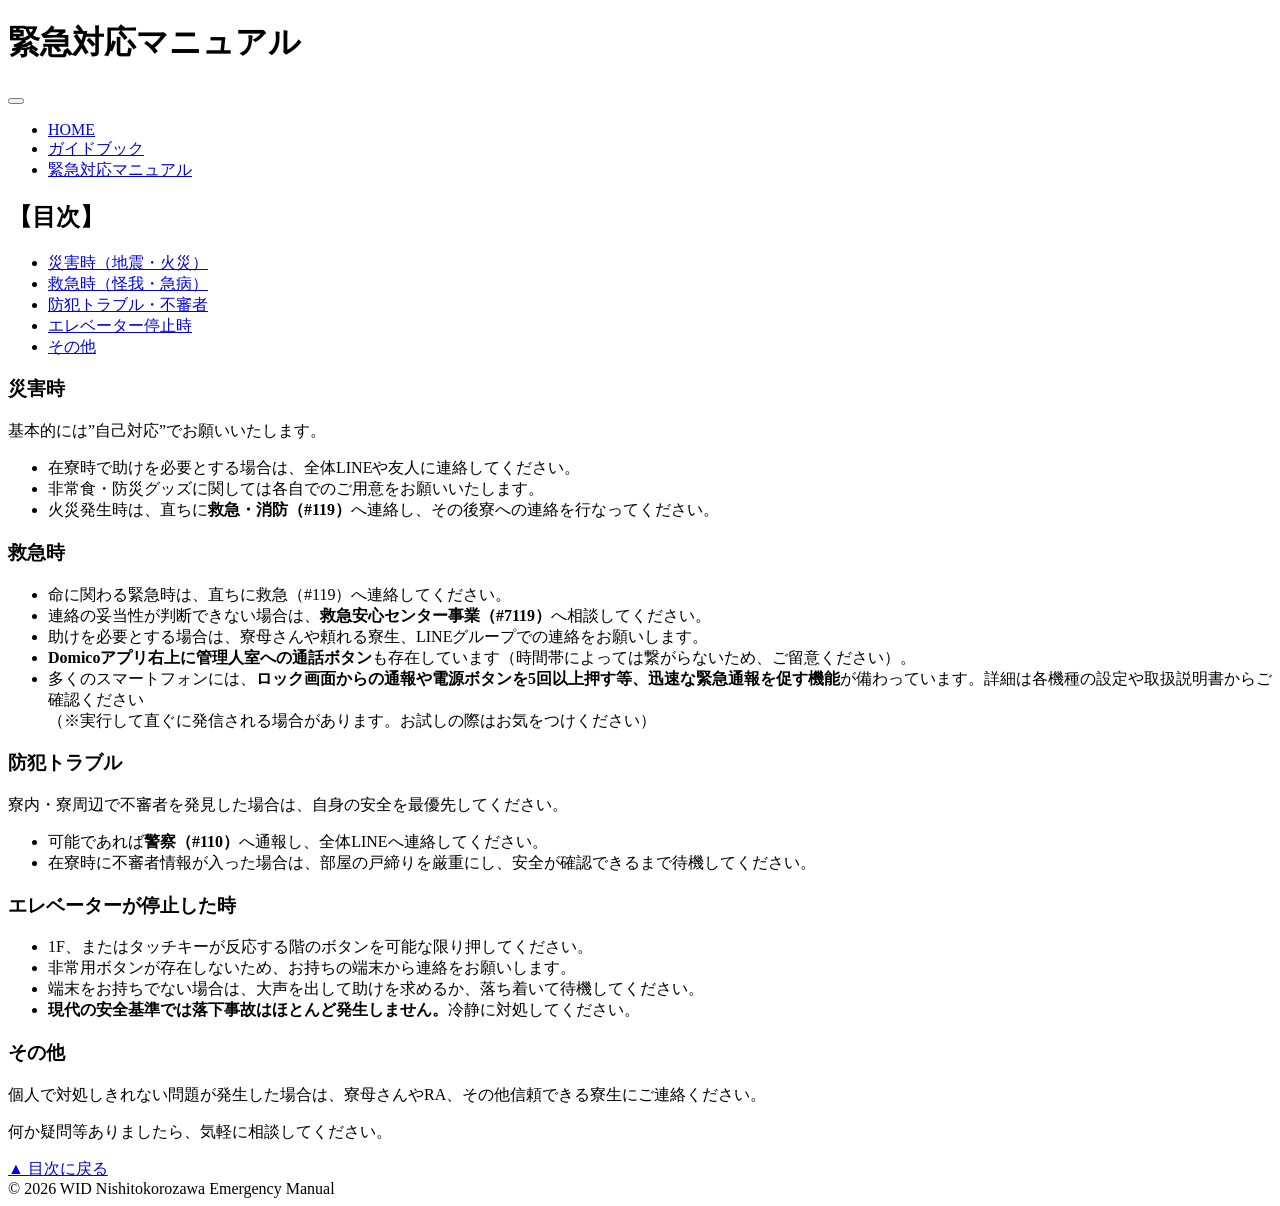
==== emergency.html @ 2822ec6c "Create emergency.html" ====
<!DOCTYPE html>
<html lang="ja">
<head>
    <meta name="robots" content="noindex">
    <meta charset="UTF-8">
    <meta name="viewport" content="width=device-width, initial-scale=1.0">
    <title>WID西所沢 緊急対応マニュアル</title>
    <link rel="stylesheet" href="base.css">
    <script src="code.js"></script>
</head>
<body>

<header>
    <h1>緊急対応マニュアル</h1>
    <button class="hamburger" id="js-hamburger" aria-label="メニュー開閉">
        <span></span>
        <span></span>
        <span></span>
    </button>
    <nav class="nav-menu" id="js-nav-menu">
        <ul>
            <li><a href="index.html">HOME</a></li>
            <li><a href="guidebook.html">ガイドブック</a></li>
            <li><a href="emergency.html">緊急対応マニュアル</a></li> 
        </ul>
    </nav>
</header>

<nav id="js-toc">
    <h2>【目次】</h2>
    <ul>
        <li><a href="#disaster">災害時（地震・火災）</a></li>
        <li><a href="#medical">救急時（怪我・急病）</a></li>
        <li><a href="#crime">防犯トラブル・不審者</a></li>
        <li><a href="#elevator">エレベーター停止時</a></li>
        <li><a href="#other">その他</a></li>
    </ul>
</nav>

<section id="disaster">
    <h3>災害時</h3>
    <p>基本的には<span class="important">”自己対応”</span>でお願いいたします。</p>
    <ul>
        <li>在寮時で助けを必要とする場合は、全体LINEや友人に連絡してください。</li>
        <li>非常食・防災グッズに関しては各自でのご用意をお願いいたします。</li>
        <li>火災発生時は、直ちに<strong>救急・消防（#119）</strong>へ連絡し、その後寮への連絡を行なってください。</li>
    </ul>
</section>

<section id="medical">
    <h3>救急時</h3>
    <ul>
        <li>命に関わる緊急時は、直ちに<span class="important">救急（#119）</span>へ連絡してください。</li>
        <li>連絡の妥当性が判断できない場合は、<strong>救急安心センター事業（#7119）</strong>へ相談してください。</li>
        <li>助けを必要とする場合は、寮母さんや頼れる寮生、LINEグループでの連絡をお願いします。</li>
        <li><strong>Domicoアプリ右上に管理人室への通話ボタン</strong>も存在しています（時間帯によっては繋がらないため、ご留意ください）。</li>
        <li>多くのスマートフォンには、<strong>ロック画面からの通報や電源ボタンを5回以上押す等、迅速な緊急通報を促す機能</strong>が備わっています。詳細は各機種の設定や取扱説明書からご確認ください<br>（※実行して直ぐに発信される場合があります。お試しの際はお気をつけください）</li>
    </ul>
</section>

<section id="crime">
    <h3>防犯トラブル</h3>
    <p>寮内・寮周辺で不審者を発見した場合は、<span class="important">自身の安全を最優先</span>してください。</p>
    <ul>
        <li>可能であれば<strong>警察（#110）</strong>へ通報し、全体LINEへ連絡してください。</li>
        <li>在寮時に不審者情報が入った場合は、部屋の戸締りを厳重にし、安全が確認できるまで待機してください。</li>
    </ul>
</section>

<section id="elevator">
    <h3>エレベーターが停止した時</h3>
    <ul>
        <li>1F、またはタッチキーが反応する階のボタンを可能な限り押してください。</li>
        <li><span class="important">非常用ボタンが存在しない</span>ため、お持ちの端末から連絡をお願いします。</li>
        <li>端末をお持ちでない場合は、大声を出して助けを求めるか、落ち着いて待機してください。</li>
        <li><strong>現代の安全基準では落下事故はほとんど発生しません。</strong>冷静に対処してください。</li>
    </ul>
</section>

<section id="other">
    <h3>その他</h3>
    <p>個人で対処しきれない問題が発生した場合は、寮母さんやRA、その他信頼できる寮生にご連絡ください。</p>
    <p>何か疑問等ありましたら、気軽に相談してください。</p>
</section>

<div class="back-to-top">
    <a href="#">▲ 目次に戻る</a>
</div>

<footer>
    &copy; 2026 WID Nishitokorozawa Emergency Manual
</footer>

</body>
</html>
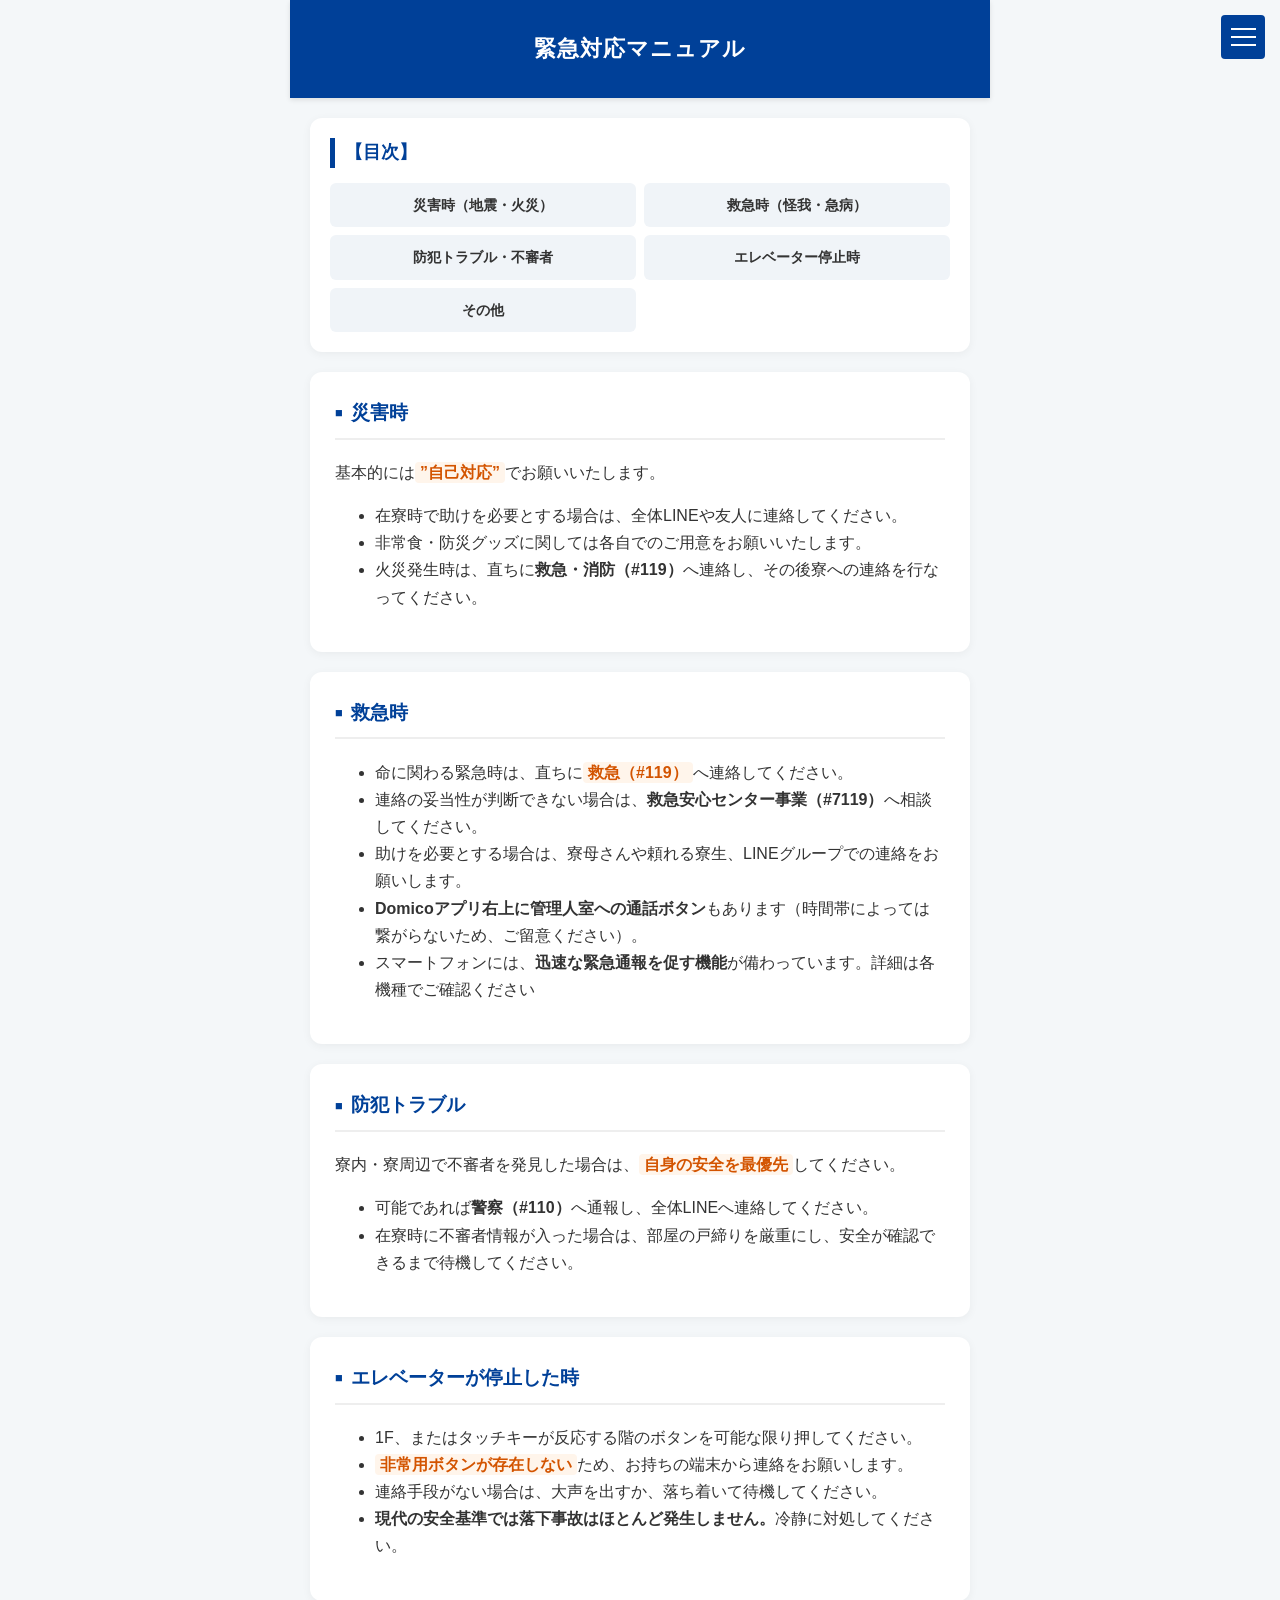
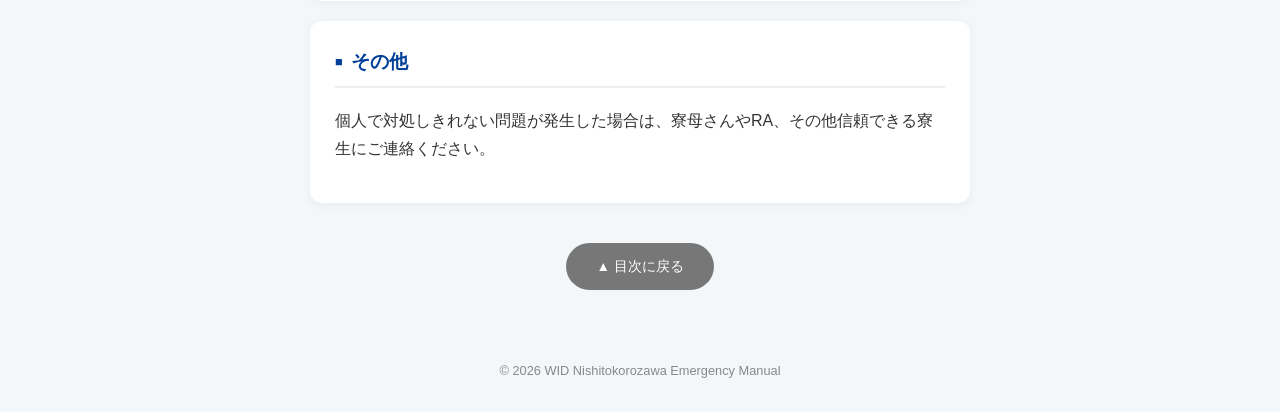
==== commit 442edcbe: "Update emergency.html" ====
--- a/emergency.html
+++ b/emergency.html
@@ -53,8 +53,8 @@
         <li>命に関わる緊急時は、直ちに<span class="important">救急（#119）</span>へ連絡してください。</li>
         <li>連絡の妥当性が判断できない場合は、<strong>救急安心センター事業（#7119）</strong>へ相談してください。</li>
         <li>助けを必要とする場合は、寮母さんや頼れる寮生、LINEグループでの連絡をお願いします。</li>
-        <li><strong>Domicoアプリ右上に管理人室への通話ボタン</strong>も存在しています（時間帯によっては繋がらないため、ご留意ください）。</li>
-        <li>多くのスマートフォンには、<strong>ロック画面からの通報や電源ボタンを5回以上押す等、迅速な緊急通報を促す機能</strong>が備わっています。詳細は各機種の設定や取扱説明書からご確認ください<br>（※実行して直ぐに発信される場合があります。お試しの際はお気をつけください）</li>
+        <li><strong>Domicoアプリ右上に管理人室への通話ボタン</strong>もあります（時間帯によっては繋がらないため、ご留意ください）。</li>
+        <li>スマートフォンには、<strong>迅速な緊急通報を促す機能</strong>が備わっています。詳細は各機種でご確認ください</li>
     </ul>
 </section>
 
@@ -72,7 +72,7 @@
     <ul>
         <li>1F、またはタッチキーが反応する階のボタンを可能な限り押してください。</li>
         <li><span class="important">非常用ボタンが存在しない</span>ため、お持ちの端末から連絡をお願いします。</li>
-        <li>端末をお持ちでない場合は、大声を出して助けを求めるか、落ち着いて待機してください。</li>
+        <li>連絡手段がない場合は、大声を出すか、落ち着いて待機してください。</li>
         <li><strong>現代の安全基準では落下事故はほとんど発生しません。</strong>冷静に対処してください。</li>
     </ul>
 </section>
@@ -80,7 +80,6 @@
 <section id="other">
     <h3>その他</h3>
     <p>個人で対処しきれない問題が発生した場合は、寮母さんやRA、その他信頼できる寮生にご連絡ください。</p>
-    <p>何か疑問等ありましたら、気軽に相談してください。</p>
 </section>
 
 <div class="back-to-top">
--- a/base.css
+++ b/base.css
@@ -0,0 +1,253 @@
+/* --- 1. 変数・基本設定 --- */
+:root {
+  --primary-color: #004098; /* 早稲田・信頼感のある青 */
+  --accent-color: #e67e22;
+  --bg-color: #f4f7f9;
+  --card-bg: #ffffff;
+  --text-color: #333;
+}
+
+body { 
+  font-family: "Helvetica Neue", Arial, "Hiragino Kaku Gothic ProN", "Hiragino Sans", Meiryo, sans-serif; 
+  line-height: 1.7; 
+  color: var(--text-color); 
+  max-width: 700px; 
+  margin: 0 auto; 
+  padding: 0; 
+  background-color: var(--bg-color); 
+}
+
+/* --- 2. ヘッダー・共通要素 --- */
+header { 
+  background: var(--primary-color); 
+  color: white; 
+  padding: 30px 20px; 
+  text-align: center; 
+  box-shadow: 0 2px 5px rgba(0,0,0,0.1); 
+}
+
+h1 { 
+  margin: 0; 
+  font-size: 1.4rem; 
+  letter-spacing: 1px; 
+  font-family: "Optima", "Lato", "Helvetica Neue", "Hiragino Sans", sans-serif;
+}
+
+section { 
+  background: var(--card-bg); 
+  margin: 20px; 
+  padding: 25px; 
+  border-radius: 12px; 
+  box-shadow: 0 2px 10px rgba(0,0,0,0.05); 
+  scroll-margin-top: 20px; 
+}
+
+h3 { 
+  color: var(--primary-color); 
+  border-bottom: 2px solid #eee; 
+  padding-bottom: 8px; 
+  margin-top: 0; 
+  font-size: 1.2rem; 
+  display: flex; 
+  align-items: center; 
+}
+
+h3::before { 
+  content: "■"; 
+  margin-right: 8px; 
+  font-size: 0.8rem; 
+  vertical-align: middle; 
+}
+
+/* --- 3. ページ内の目次（nav）デザイン --- */
+#js-toc { 
+  background: white; 
+  margin: 20px; 
+  padding: 20px; 
+  border-radius: 12px; 
+  box-shadow: 0 2px 10px rgba(0,0,0,0.05); 
+}
+
+#js-toc h2 { 
+  font-size: 1.1rem; 
+  margin-top: 0; 
+  border-left: 5px solid var(--primary-color); 
+  padding-left: 10px; 
+  color: var(--primary-color); 
+}
+
+/* 目次内のリストを2列にする（メニュー側には影響しない） */
+#js-toc ul { 
+  list-style: none; 
+  padding: 0; 
+  margin: 0; 
+  display: grid; 
+  grid-template-columns: 1fr 1fr; 
+  gap: 8px; 
+}
+
+@media (max-width: 480px) { 
+  #js-toc ul { 
+    grid-template-columns: 1fr; 
+  } 
+  .nav-list {
+    flex-direction: column !important; /* ここで縦に切り替え */
+  }
+  .nav-list li {
+    border-right: none !important;
+    border-bottom: 1px solid #e9e9e9 !important;
+  }
+  .nav-list li:last-child {
+    border-bottom: none !important;
+  }
+}
+
+/* 目次内のボタンデザイン */
+#js-toc li a { 
+  display: block; 
+  background: #f0f4f8; 
+  padding: 10px; 
+  border-radius: 6px; 
+  color: #333; 
+  text-decoration: none; 
+  font-size: 0.9rem; 
+  transition: 0.2s; 
+  text-align: center;
+  font-weight: bold;
+}
+
+#js-toc li a:hover { 
+  background: var(--primary-color); 
+  color: white; 
+}
+
+/* --- 4. ハンバーガーメニュー（共通ナビ） --- */
+.hamburger {
+  position: fixed;
+  top: 15px;
+  right: 15px;
+  width: 44px;
+  height: 44px;
+  background: var(--primary-color);
+  border: none;
+  border-radius: 4px;
+  cursor: pointer;
+  z-index: 1000;
+  display: flex;
+  flex-direction: column;
+  justify-content: center;
+  align-items: center;
+  gap: 6px;
+}
+
+.hamburger:hover { opacity: 0.7; }
+.hamburger:active { transform: scale(0.95); opacity: 0.5; }
+
+.hamburger span {
+  display: block;
+  width: 25px;
+  height: 2px;
+  background: #fff;
+  transition: all 0.3s ease;
+}
+
+.nav-menu {
+  position: fixed;
+  top: 0;
+  right: -100%;
+  width: 80%;
+  max-width: 300px;
+  height: 100%;
+  background: #fff;
+  z-index: 999;
+  transition: 0.3s ease;
+  padding-top: 60px;
+  box-shadow: -2px 0 10px rgba(0,0,0,0.1);
+}
+
+.nav-menu ul { list-style: none; padding: 0; margin: 0; display: block; } /* グリッド解除 */
+.nav-menu ul li a {
+  display: block;
+  padding: 15px 25px;
+  color: #115ac0;
+  text-decoration: none;
+  border-bottom: 1.0px solid #eee;
+  font-size: 0.95rem;
+  background: none;
+  text-align: left;
+  font-weight: 700;
+}
+
+.nav-menu ul li a:hover {
+  background-color: #eee;
+  color: #004098;
+}
+
+.menu-overlay {
+  position: fixed;
+  top: 0;
+  left: 0;
+  width: 100%;
+  height: 100%;
+  background: rgba(0,0,0,0.5);
+  display: none;
+  z-index: 998;
+}
+
+.nav-list{
+  background-color: #FFF;
+  font-weight: 400;
+  font-size: 20px;
+  padding-top: 5px;
+  padding-right: 5px;
+  padding-bottom: 5px;
+  border-radius: 10px;
+}
+
+.nav-list li{
+  list-style: none;
+  background-color: #004098;
+  border-radius: 10px;
+  margin-top: 3px;
+}
+
+.nav-list li a{
+  color:#ffffff;
+  font-weight: 600;
+  text-decoration: none;
+}
+
+
+
+/* メニュー開閉時のアニメーション */
+.is_menuOpen .hamburger span:nth-child(1) { transform: translateY(8px) rotate(45deg); }
+.is_menuOpen .hamburger span:nth-child(2) { opacity: 0; }
+.is_menuOpen .hamburger span:nth-child(3) { transform: translateY(-8px) rotate(-45deg); }
+.is_menuOpen .nav-menu { right: 0; }
+.is_menuOpen .menu-overlay { display: block; }
+
+/* --- 5. パーツ・便利クラス --- */
+.important { color: #d35400; font-weight: bold; background: #fff5eb; padding: 2px 5px; border-radius: 4px; }
+.time-table { background: #f9f9f9; padding: 15px; border-radius: 8px; border: 1px dashed #ccc; font-size: 0.95rem; }
+.btn-link { display: inline-block; background: var(--primary-color); color: white !important; padding: 8px 15px; border-radius: 20px; text-decoration: none; font-size: 0.85rem; margin-top: 5px; }
+
+/* ゴミ分別リスト */
+.gomi-list { list-style: none; padding: 0; }
+.gomi-list li { margin-bottom: 12px; border-bottom: 1px dotted #ddd; padding-bottom: 5px; }
+.gomi-day { display: inline-block; background: #555; color: white; padding: 2px 8px; border-radius: 4px; font-size: 0.8rem; margin-right: 8px; min-width: 80px; text-align: center; }
+
+/* 「▲ 目次に戻る」ボタン */
+.back-to-top { text-align: center; margin: 40px 0; }
+.back-to-top a {
+  display: inline-block;
+  text-decoration: none;
+  background: #777; 
+  color: white;
+  padding: 12px 30px;
+  border-radius: 30px;
+  font-size: 0.85rem;
+  transition: opacity 0.2s;
+}
+
+/* --- 6. フッター --- */
+footer { text-align: center; padding: 30px; color: #888; font-size: 0.8rem; }
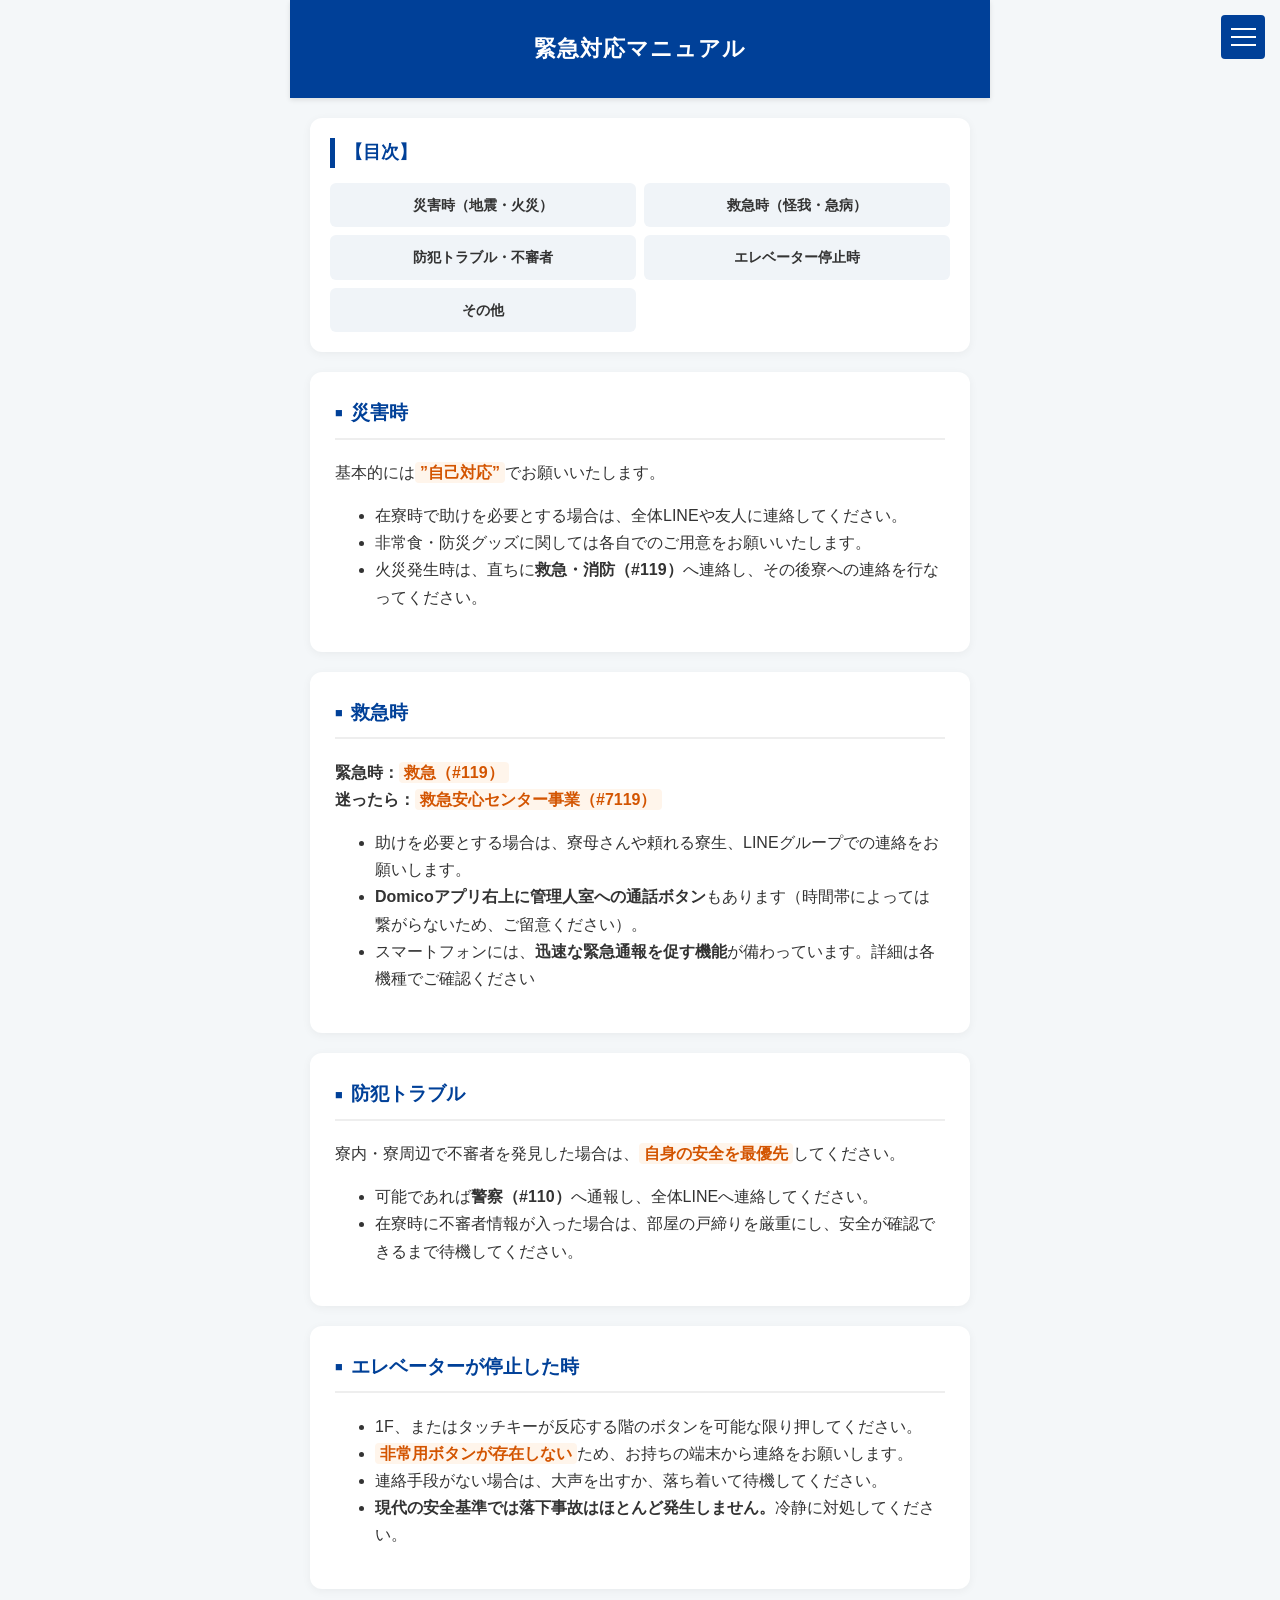
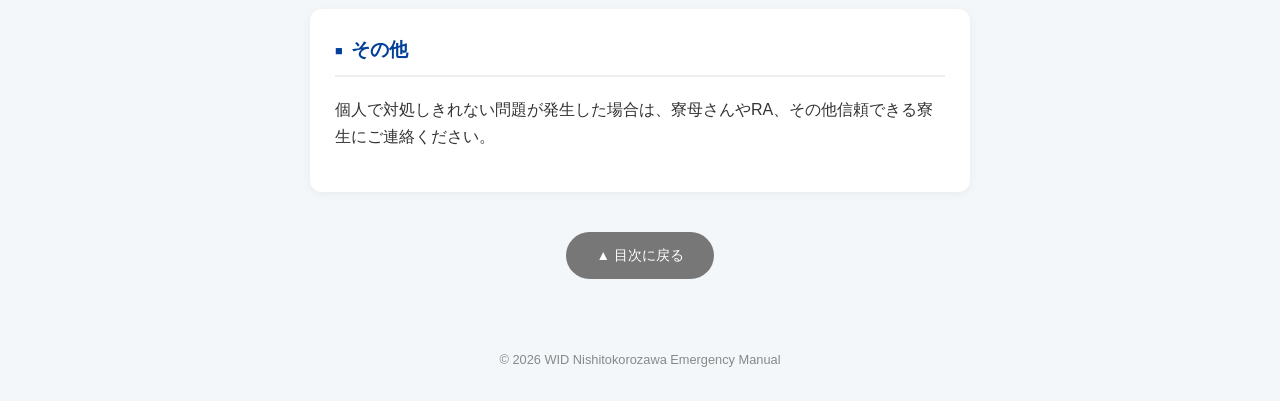
==== commit ad4c431d: "Update emergency.html" ====
--- a/emergency.html
+++ b/emergency.html
@@ -49,9 +49,9 @@
 
 <section id="medical">
     <h3>救急時</h3>
+      <strong>緊急時：</strong><span class="important">救急（#119）</span>
+      <br><strong>迷ったら：</strong><span class="important">救急安心センター事業（#7119）</span>
     <ul>
-        <li>命に関わる緊急時は、直ちに<span class="important">救急（#119）</span>へ連絡してください。</li>
-        <li>連絡の妥当性が判断できない場合は、<strong>救急安心センター事業（#7119）</strong>へ相談してください。</li>
         <li>助けを必要とする場合は、寮母さんや頼れる寮生、LINEグループでの連絡をお願いします。</li>
         <li><strong>Domicoアプリ右上に管理人室への通話ボタン</strong>もあります（時間帯によっては繋がらないため、ご留意ください）。</li>
         <li>スマートフォンには、<strong>迅速な緊急通報を促す機能</strong>が備わっています。詳細は各機種でご確認ください</li>
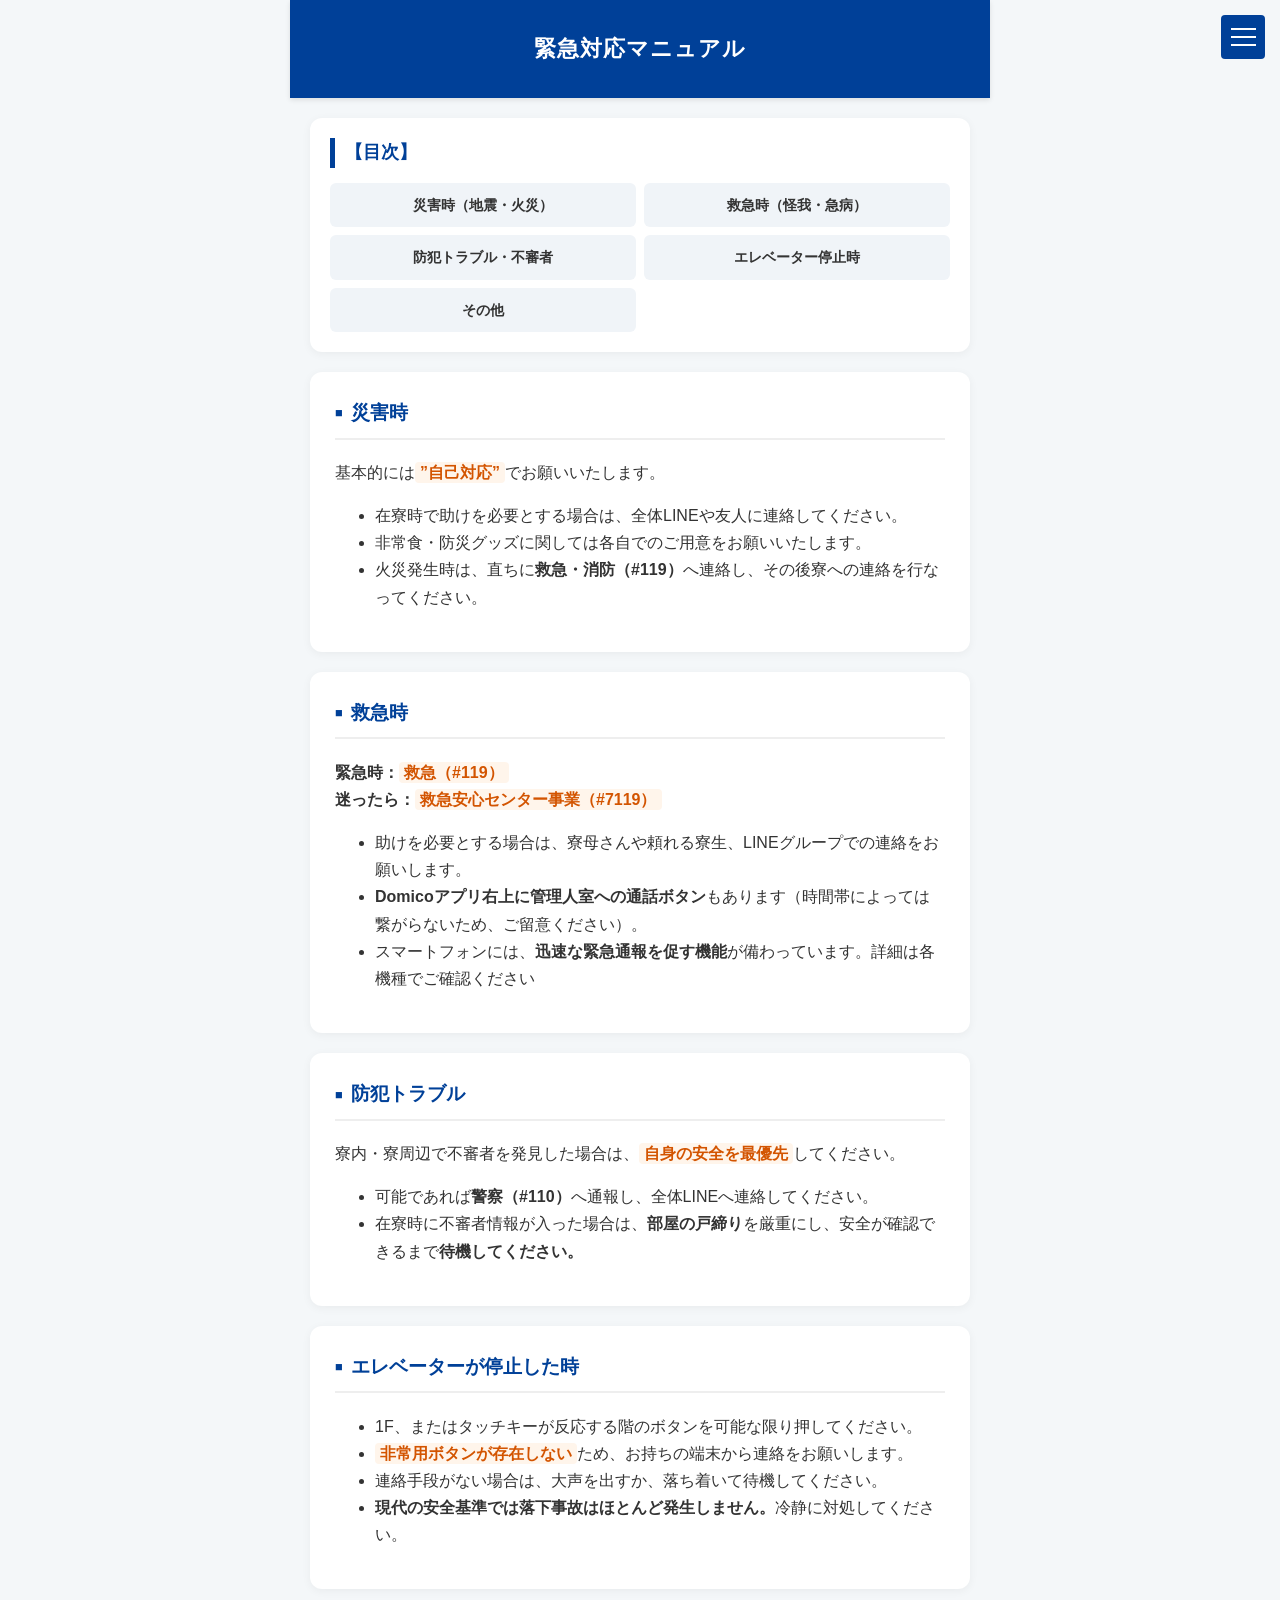
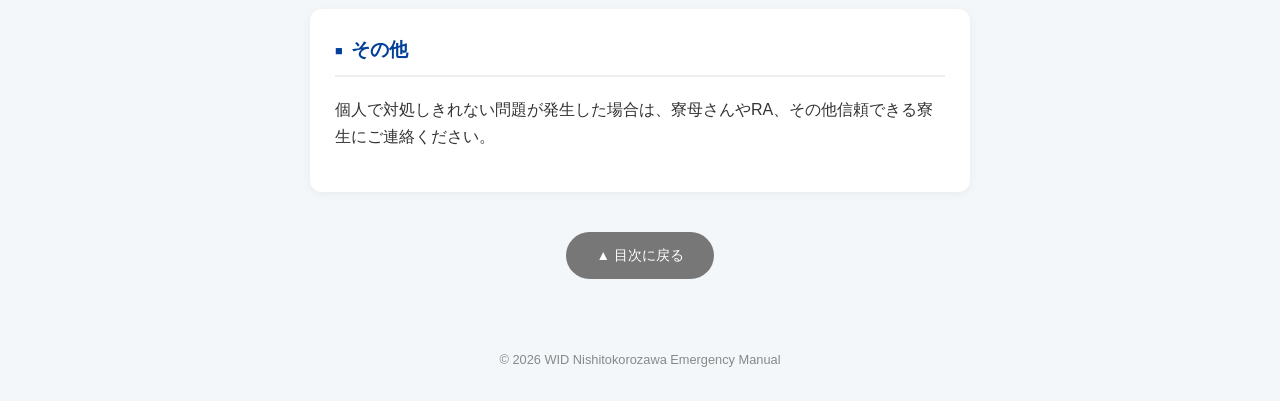
==== commit 2395e66a: "Update emergency.html" ====
--- a/emergency.html
+++ b/emergency.html
@@ -63,7 +63,7 @@
     <p>寮内・寮周辺で不審者を発見した場合は、<span class="important">自身の安全を最優先</span>してください。</p>
     <ul>
         <li>可能であれば<strong>警察（#110）</strong>へ通報し、全体LINEへ連絡してください。</li>
-        <li>在寮時に不審者情報が入った場合は、部屋の戸締りを厳重にし、安全が確認できるまで待機してください。</li>
+        <li>在寮時に不審者情報が入った場合は、<strong>部屋の戸締り</strong>を厳重にし、安全が確認できるまで<strong>待機してください。</strong></li>
     </ul>
 </section>
 
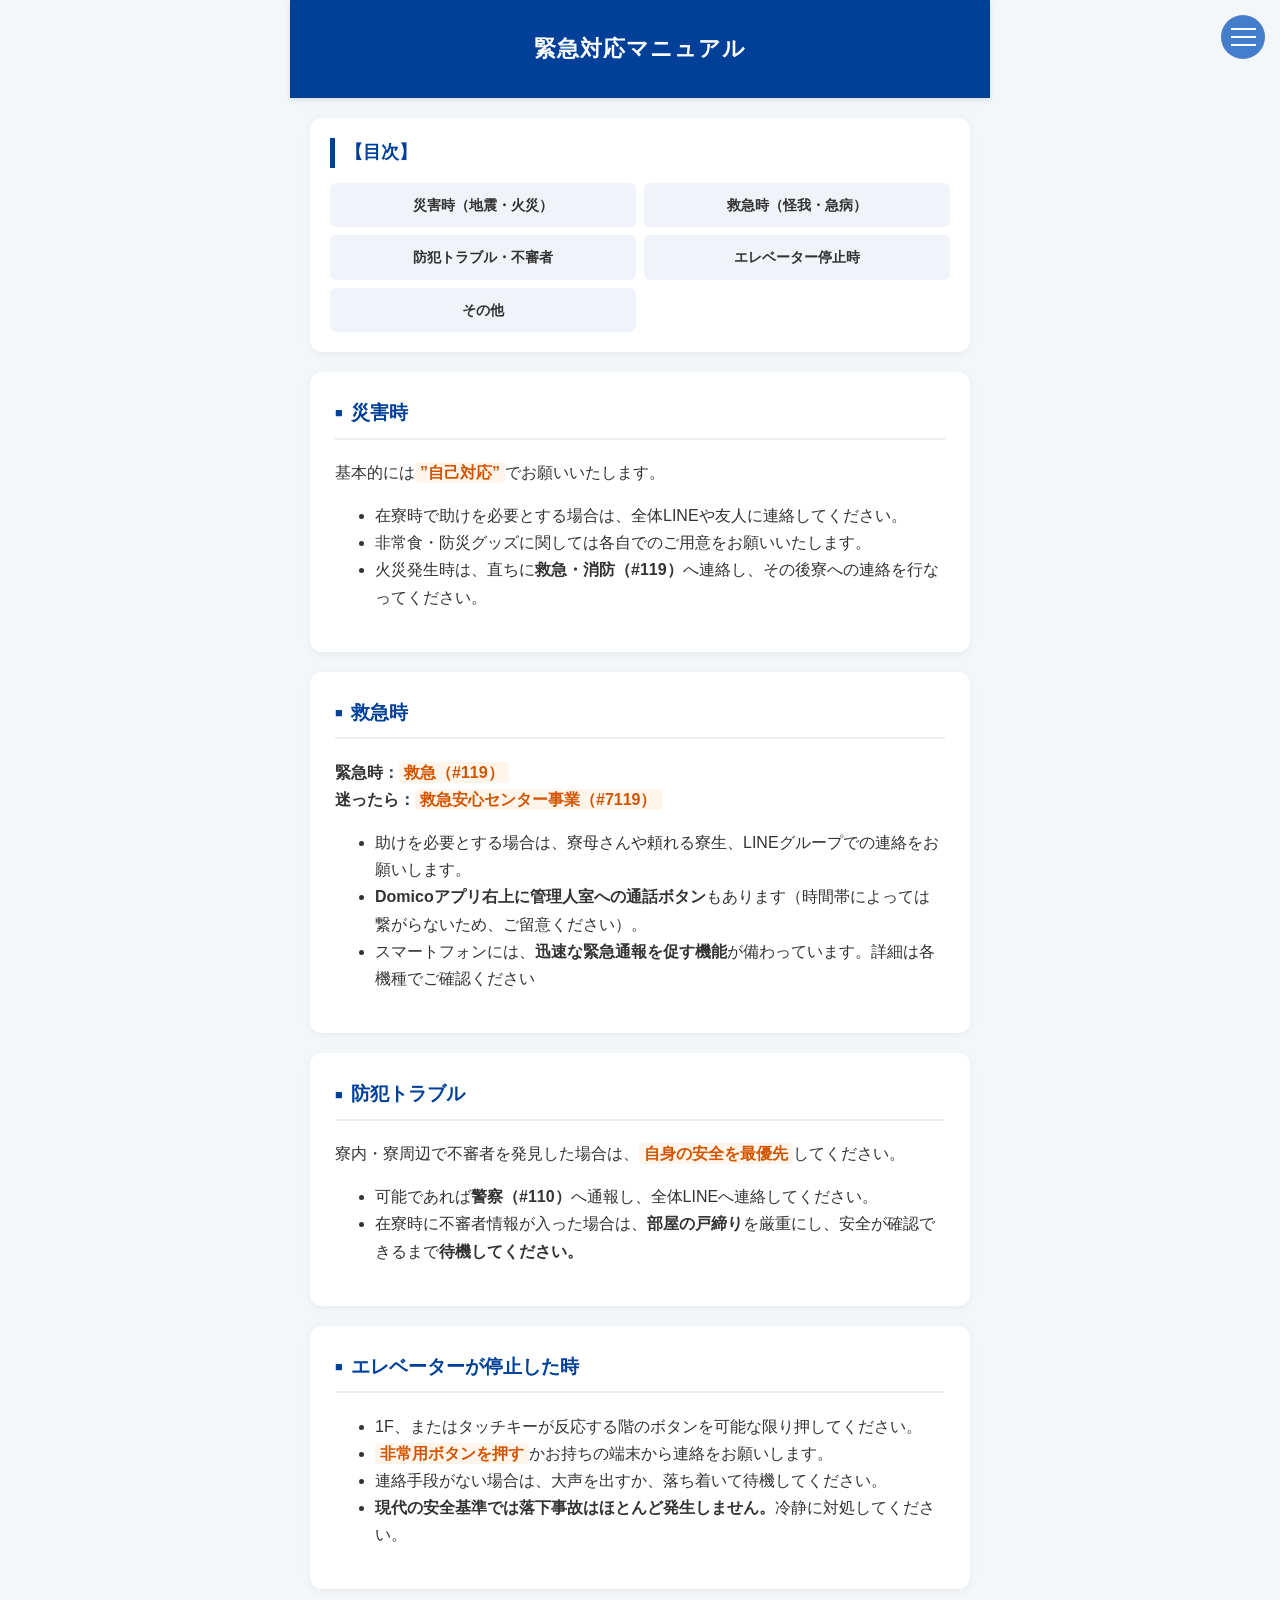
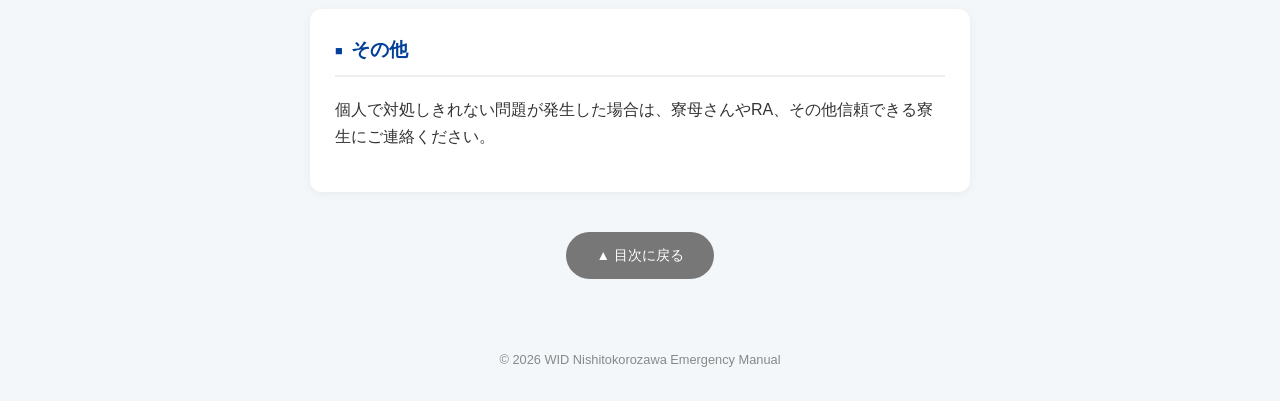
==== commit 10131a9c: "Update emergency.html" ====
--- a/emergency.html
+++ b/emergency.html
@@ -71,7 +71,7 @@
     <h3>エレベーターが停止した時</h3>
     <ul>
         <li>1F、またはタッチキーが反応する階のボタンを可能な限り押してください。</li>
-        <li><span class="important">非常用ボタンが存在しない</span>ため、お持ちの端末から連絡をお願いします。</li>
+        <li><span class="important">非常用ボタンを押す</span>かお持ちの端末から連絡をお願いします。</li>
         <li>連絡手段がない場合は、大声を出すか、落ち着いて待機してください。</li>
         <li><strong>現代の安全基準では落下事故はほとんど発生しません。</strong>冷静に対処してください。</li>
     </ul>
--- a/base.css
+++ b/base.css
@@ -1,3 +1,7 @@
+html {
+  scroll-behavior: smooth;
+}
+
 /* --- 1. 変数・基本設定 --- */
 :root {
   --primary-color: #004098; /* 早稲田・信頼感のある青 */
@@ -130,7 +134,7 @@
   height: 44px;
   background: var(--primary-color);
   border: none;
-  border-radius: 4px;
+  border-radius: 50%;
   cursor: pointer;
   z-index: 1000;
   display: flex;
@@ -138,6 +142,7 @@
   justify-content: center;
   align-items: center;
   gap: 6px;
+  background-color: #115ac0c5;
 }
 
 .hamburger:hover { opacity: 0.7; }
@@ -194,30 +199,43 @@
   z-index: 998;
 }
 
-.nav-list{
+.nav-list ul{
+  display: flex;
+  justify-content: space-between;
   background-color: #FFF;
   font-weight: 400;
-  font-size: 20px;
+  font-size: 17px;
   padding-top: 5px;
-  padding-right: 5px;
   padding-bottom: 5px;
   border-radius: 10px;
+  margin-left: 0 !important;
+  padding-left: 0 !important;
+  list-style: none;
 }
 
 .nav-list li{
-  list-style: none;
   background-color: #004098;
-  border-radius: 10px;
+  border-radius: 20px;
   margin-top: 3px;
+  text-align: center;
+  flex: 1;
 }
 
 .nav-list li a{
   color:#ffffff;
-  font-weight: 600;
+  font-weight: 700;
   text-decoration: none;
-}
-
-
+  display: block;
+  text-align: center;
+}
+
+.nav-list li:hover{
+  background-color: #4c7bbd;
+}
+
+.nav-list li a:hover{
+  color: #e8e8e8;
+}
 
 /* メニュー開閉時のアニメーション */
 .is_menuOpen .hamburger span:nth-child(1) { transform: translateY(8px) rotate(45deg); }
@@ -250,4 +268,4 @@
 }
 
 /* --- 6. フッター --- */
-footer { text-align: center; padding: 30px; color: #888; font-size: 0.8rem; }+footer { text-align: center; padding: 30px; color: #888; font-size: 0.8rem; }
